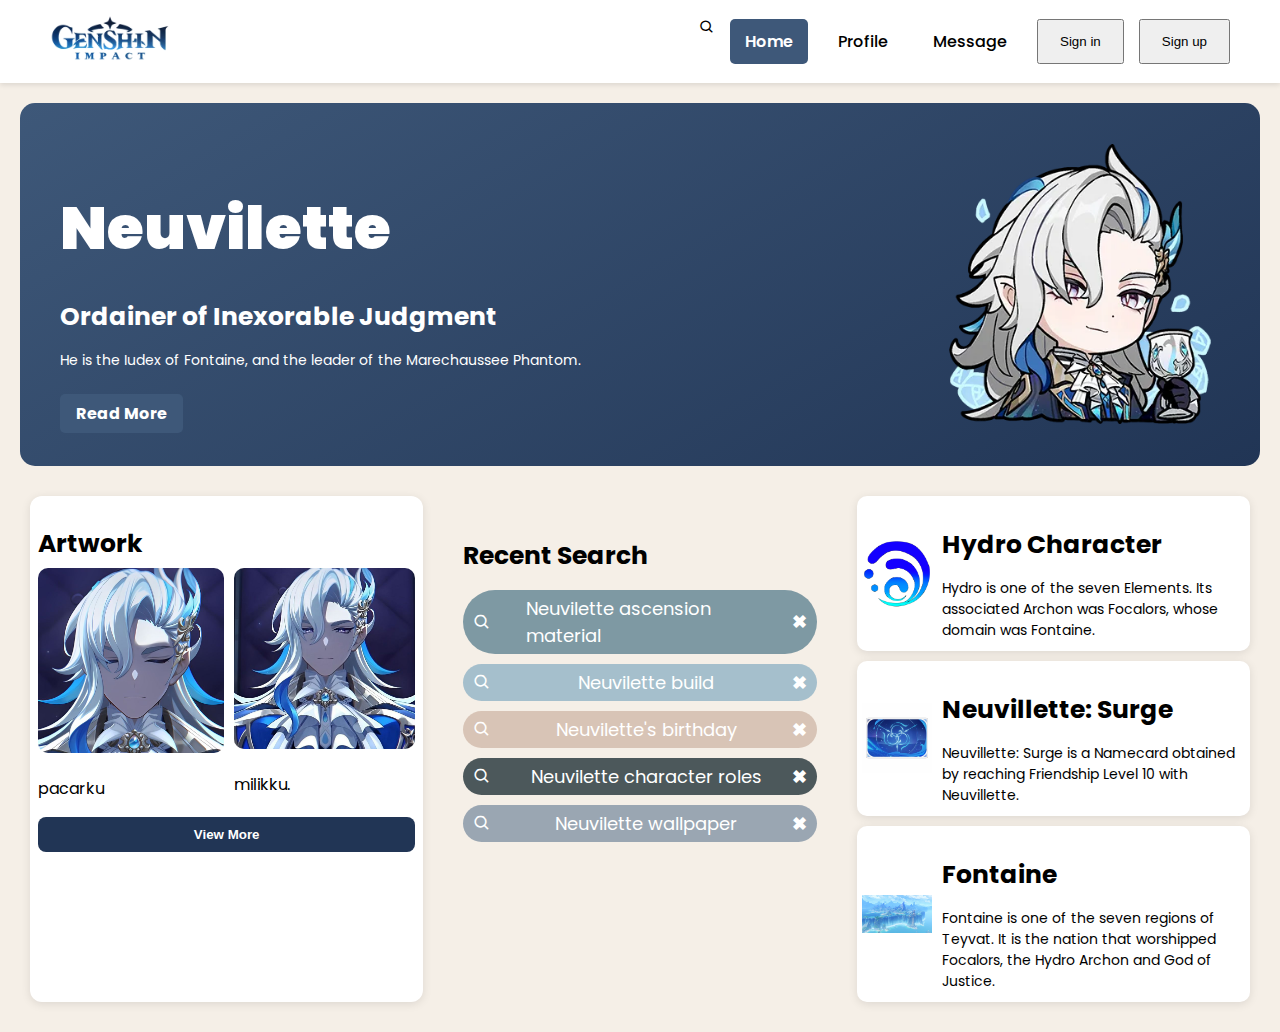
==== index.html @ 657c72f9 "Update index.html" ====
<!DOCTYPE html>
<html lang="en">
  <head>
    <meta charset="UTF-8">
    <meta http-equiv="X-UA-Compatible" content="IE=edge">
    <meta name="viewport" content="width=device-width, initial-scale=1.0">
    <title>Neuvilette</title>
    <link rel="icon" href="my-project-1/assets/images/mas0.gif" type="image/x-icon">
    <link rel="preconnect" href="https://fonts.googleapis.com">
    <link href="https://fonts.googleapis.com/css2?family=Poppins:wght@300;400;600&display=swap" rel="stylesheet">
    <link href="https://unpkg.com/boxicons@2.1.4/css/boxicons.min.css" rel="stylesheet">
  </head>
  
  <style>
    /* General Styles */
    body {
        font-family: 'Poppins', sans-serif;
        background-color: #F5EFE7;
        margin: 0;
        padding: 0;
    }

    /* Header */
    header {
        display: flex;
        justify-content: space-between;
        align-items: center;
        padding: 15px 50px;
        background: white;
        box-shadow: 0 2px 5px rgba(0, 0, 0, 0.1);
        position: relative;
    }

    .logo img {
        width: 120px;
        height: auto;
    }

    nav {
        display: flex;
        gap: 15px;
    }

    nav a {
        text-decoration: none;
        color: black;
        font-weight: 500;
        padding: 10px 15px;
        border-radius: 5px;
        transition: all 0.3s ease;
    }

    nav a:hover {
        background: #213555;
        color: white;
    }

    nav a.active {
        background: #3E5879;
        color: white;
        font-weight: 600;
    }

    /* Buttons */
    .buttons button {
        padding: 8px 15px;
        border: none;
        cursor: pointer;
        border-radius: 5px;
    }

    /* Banner */
    .banner {
        display: flex;
        justify-content: space-between;
        align-items: center;
        background: linear-gradient(150deg, #3E5879, #213555);
        color: white;
        padding: 40px;
        border-radius: 15px;
        margin: 20px;
    }

    .banner-content {
        max-width: 50%;
    }

    .banner-content h1 {
        font-size: 60px;
        margin-bottom: 5px;
    }

    .banner-content h3 {
        font-size: 25px;
        margin-bottom: 5px;
    }

    .banner-content p {
        font-size: 14px;
        margin-bottom: 5px;
    }

    .banner img {
        width: 280px;
        border-radius: 10px;
    }

    /* Content Grid */
    .content {
        display: grid;
        grid-template-columns: repeat(auto-fit, minmax(250px, 1fr));
        gap: 20px;
        margin: 30px;
    }

/* Artwork Section */
.artwork {
    background: white;
    padding: 8px;
    border-radius: 12px;
    box-shadow: 0 2px 10px rgba(0, 0, 0, 0.1);
}

.artwork-container {
    display: flex;
    gap: 10px;
}

.artwork-card img {
    width: 100%;
    border-radius: 10px;
}

    /* padding bottom */
.search-item {
    padding-bottom: 15px; /* Memberikan ruang 15px di bagian bawah */
}

.artwork {
    padding-bottom: 15px; /* Memberikan ruang 30px di bawah artwork */
}

.recent-search {
    padding-bottom: 25px; /* Memberikan ruang 25px di bawah recent search */
}

    .view-more {
        width: 100%;
        padding: 10px;
        border: none;
        background: #213555;
        color: white;
        border-radius: 8px;
        font-weight: bold;
        cursor: pointer;
    }

    /* Recent Search */
    .recent-search {
        background: transparent;
        padding: 20px;
        border-radius: 0px;
    }

    .recent-search h2 {
        margin-bottom: 15px;
        font-size: 25px;
    }

    .search-list {
        display: flex;
        flex-direction: column;
        gap: 10px;
        border-radius: 32px;
    }

    .search-item {
        display: flex;
        justify-content: space-between;
        align-items: center;
        background: #e3e6f3;
        padding: 5px 10px;
        border-radius: 35px;
        font-family: 'Poppins', sans-serif;
        width: auto;
        flex-grow: 0;
        max-width: 500px;
        box-sizing: border-box;
        font-size: 18px;
        gap: 25px;
        word-wrap: break-word;
        overflow: hidden;
        text-overflow: ellipsis;
    }

    .search-item i {
        font-family: 'Poppins', sans-serif;
    margin-right: 10px; /* Memberikan jarak 10px antara ikon dan teks */
}

    .search-item.dark {
        background: #4C585B;
        color: white;
    }

    .search-item.blue {
        background: #7E99A3;
        color: white;
    }

    .search-item.navy {
        background: #A5BFCC;
        color: white;
    }

    .search-item.light {
        background: #D8C4B6;
        color: white;
    }

    .search-item.pink {
        background: #9AA6B2;
        color: white;
    }

    .close-btn {
        cursor: pointer;
        font-weight: bold;
    }

    /* Search Input */
    .search-bar {
        padding: 10px;
        border: 1px solid #cdd1e5;
        border-radius: 8px;
        font-size: 14px;
        width: 100%;
    }

    /* Information Section */
    .info-section {
        display: flex;
        flex-direction: column;
        gap: 10px;
    }

    .info-card {
        display: flex;
        align-items: center;
        background: white;
        padding: 5px;
        border-radius: 10px;
        box-shadow: 0 2px 10px rgba(0, 0, 0, 0.1);
        gap: 10px;
    }

    .info-card img {
        width: 70px;
    }

    .info-text h3 {
        font-size: 25px;
        margin-bottom: 5px;
    }

    .info-text p {
        font-size: 14px;
        margin-bottom: 5px;
    }

    .artwork.animate-on-scroll h2 {
        font-size: 25px;
        margin-bottom: 5px;
    }

    /* Hamburger Menu */
    .hamburger {
        display: none;
        font-size: 25px;
        cursor: pointer;
    }

    /* Responsiveness */
    @media (max-width: 900px) {
        header {
            padding: 15px 20px;
        }

        .banner {
            flex-direction: column;
            text-align: center;
            padding: 30px;
        }

        .banner-content {
            max-width: 100%;
            margin-bottom: 20px;
        }

        .banner img {
            width: 220px;
        }

        .content {
            grid-template-columns: 1fr;
        }
    }

    /* Mobile View */
    @media (max-width: 600px) {
        nav {
            display: none;
            flex-direction: column;
            position: absolute;
            top: 60px;
            right: 0;
            background: white;
            box-shadow: 0 2px 5px rgba(0, 0, 0, 0.1);
            padding: 10px;
            border-radius: 5px;
        }

        nav.active {
            display: flex;
        }

        .hamburger {
            display: block;
        }

        .buttons {
            display: none;
        }

        .banner img {
            width: 180px;
        }
    }

    /* Animation Styles */
    @keyframes fadeInUp {
        0% {
            opacity: 0;
            transform: translateY(20px);
        }
        100% {
            opacity: 1;
            transform: translateY(0);
        }
    }

    .animate-on-scroll {
        opacity: 0;
        transform: translateY(20px);
        animation: fadeInUp 1s forwards;
        animation-delay: 0.3s;
    }

    .animate-visible {
        opacity: 1;
        transform: translateY(0);
    }

    /* Navbar Buttons */
    .nav-buttons {
        display: none;
        flex-direction: column;
        gap: 10px;
        padding: 10px 0;
    }

    .nav-buttons a {
        text-decoration: none;
        background: #6c78b3;
        color: white;
        padding: 8px 15px;
        text-align: center;
        border-radius: 5px;
        transition: all 0.3s ease;
    }

    .nav-buttons a:hover {
        background: #4e5a99;
    }

    .nav-menu.active .nav-buttons {
        display: flex;
    }

    /* Read More Link */
    .read-more {
        text-decoration: none;
        background-color: #3E5879;
        color: white;
        padding: 8px 16px;
        border-radius: 5px;
        font-weight: bold;
        font-size: 16px;
        transition: background-color 0.3s ease;
    }

    .read-more:hover {
        background-color: #213555;
    }

    .read-more:focus {
        outline: 2px solid #FFC107;
    }
  </style>

  <body>
    <!-- Navigation Bar -->
    <header>
      <div class="logo">
        <a href="index.html">
          <img src="my-project-1/assets/images/logo.webp" alt="Logo">
        </a>
      </div>

      <nav class="nav-menu">
       <i class='bx bx-search'></i>
        <a href="index.html" class="active">Home</a>
        <a href="profile.html">Profile</a>
        <a href="#">Message</a>
        <button class="login"><a href="signin.html">Sign in</a></button>
        <button class="signup"><a href="signup.html">Sign up</a></button>
      </nav>

      <!-- Hamburger Menu for Mobile -->
      <div class="hamburger" onclick="toggleMenu()">☰</div>
    </header>

    <!-- Main Banner -->
    <section class="banner">
      <div class="banner-content">
        <h1><strong>Neuvilette</strong></h1>
        <h3>Ordainer of Inexorable Judgment</h3>
        <p>He is the Iudex of Fontaine, and the leader of the Marechaussee Phantom.</p>
        <br>
        <a href="profile.html" class="read-more">Read More</a>
      </div>
      <img src="my-project-1/assets/images/masyh.png" alt="Neuvilette">
    </section>

    <!-- Content -->
    <section class="content">
      <!-- Artwork Section -->
      <div class="artwork animate-on-scroll">
        <h2>Artwork</h2>
        <div class="artwork-container">
          <div class="artwork-card">
            <img src="my-project-1/assets/images/mas5.jpg" alt="Artwork 1">
            <p>pacarku</p>
          </div>
          <div class="artwork-card">
            <img src="my-project-1/assets/images/mas6.jpeg" alt="Artwork 2">
            <p>milikku.</p>
          </div>
        </div>
        <button class="view-more">View More</button>
      </div>

      <!-- Recent Search -->
      <div class="recent-search">
        <h2>Recent Search</h2>
        <div class="search-list">
          <div class="search-item animate-on-scroll blue">
            <i class='bx bx-search'></i>Neuvilette ascension material<span class="close-btn">✖</span>
          </div>
          <div class="search-item animate-on-scroll navy">
            <i class='bx bx-search'></i>Neuvilette build</i><span class="close-btn">✖</span>
          </div>
          <div class="search-item animate-on-scroll light">
            <i class='bx bx-search'></i>Neuvilette's birthday<span class="close-btn">✖</span>
          </div>
          <div class="search-item animate-on-scroll dark">
            <i class='bx bx-search'></i>Neuvilette character roles <span class="close-btn">✖</span>
          </div>
          <div class="search-item animate-on-scroll pink">
            <i class='bx bx-search'></i>Neuvilette wallpaper <span class="close-btn">✖</span>
          </div>
        </div>
      </div>

      <!-- Information Section -->
      <div class="info-section">
        <div class="info-card animate-on-scroll">
          <img src="my-project-1/assets/images/hydro.png" alt="Hydro">
          <div class="info-text">
            <h3>Hydro Character</h3>
            <p>Hydro is one of the seven Elements. Its associated Archon was Focalors, whose domain was Fontaine.</p>
          </div>
        </div>
        <div class="info-card animate-on-scroll">
          <img src="my-project-1/assets/images/card.webp" alt="name-card">
          <div class="info-text">
            <h3>Neuvillette: Surge</h3>
            <p>Neuvillette: Surge is a Namecard obtained by reaching Friendship Level 10 with Neuvillette.</p>
          </div>
        </div>
        <div class="info-card animate-on-scroll">
          <img src="my-project-1/assets/images/Fontaine.webp" alt="Fontaine">
          <div class="info-text">
            <h3>Fontaine</h3>
            <p>Fontaine is one of the seven regions of Teyvat. It is the nation that worshipped Focalors, the Hydro Archon and God of Justice.</p>
          </div>
        </div>
      </div>
    </section>

    <script>
      document.addEventListener("DOMContentLoaded", function () {
        let closeButtons = document.querySelectorAll(".close-btn");

        closeButtons.forEach(button => {
            button.addEventListener("click", function () {
                this.parentElement.remove();
            });
        });

        let navLinks = document.querySelectorAll("nav a");

        navLinks.forEach(link => {
            link.addEventListener("click", function () {
                navLinks.forEach(nav => nav.classList.remove("active"));
                this.classList.add("active");
            });
        });

        const elementsToAnimate = document.querySelectorAll('.animate-on-scroll');

        function checkScroll() {
            const scrollPosition = window.scrollY + window.innerHeight;

            elementsToAnimate.forEach(element => {
                const elementPosition = element.getBoundingClientRect().top + window.scrollY;

                if (scrollPosition >= elementPosition) {
                    element.classList.add('animate-visible');
                }
            });
        }

        window.addEventListener('scroll', checkScroll);
        checkScroll();
      });

      function toggleMenu() {
        document.querySelector(".nav-menu").classList.toggle("active");
      }
    </script>
  </body>
</html>
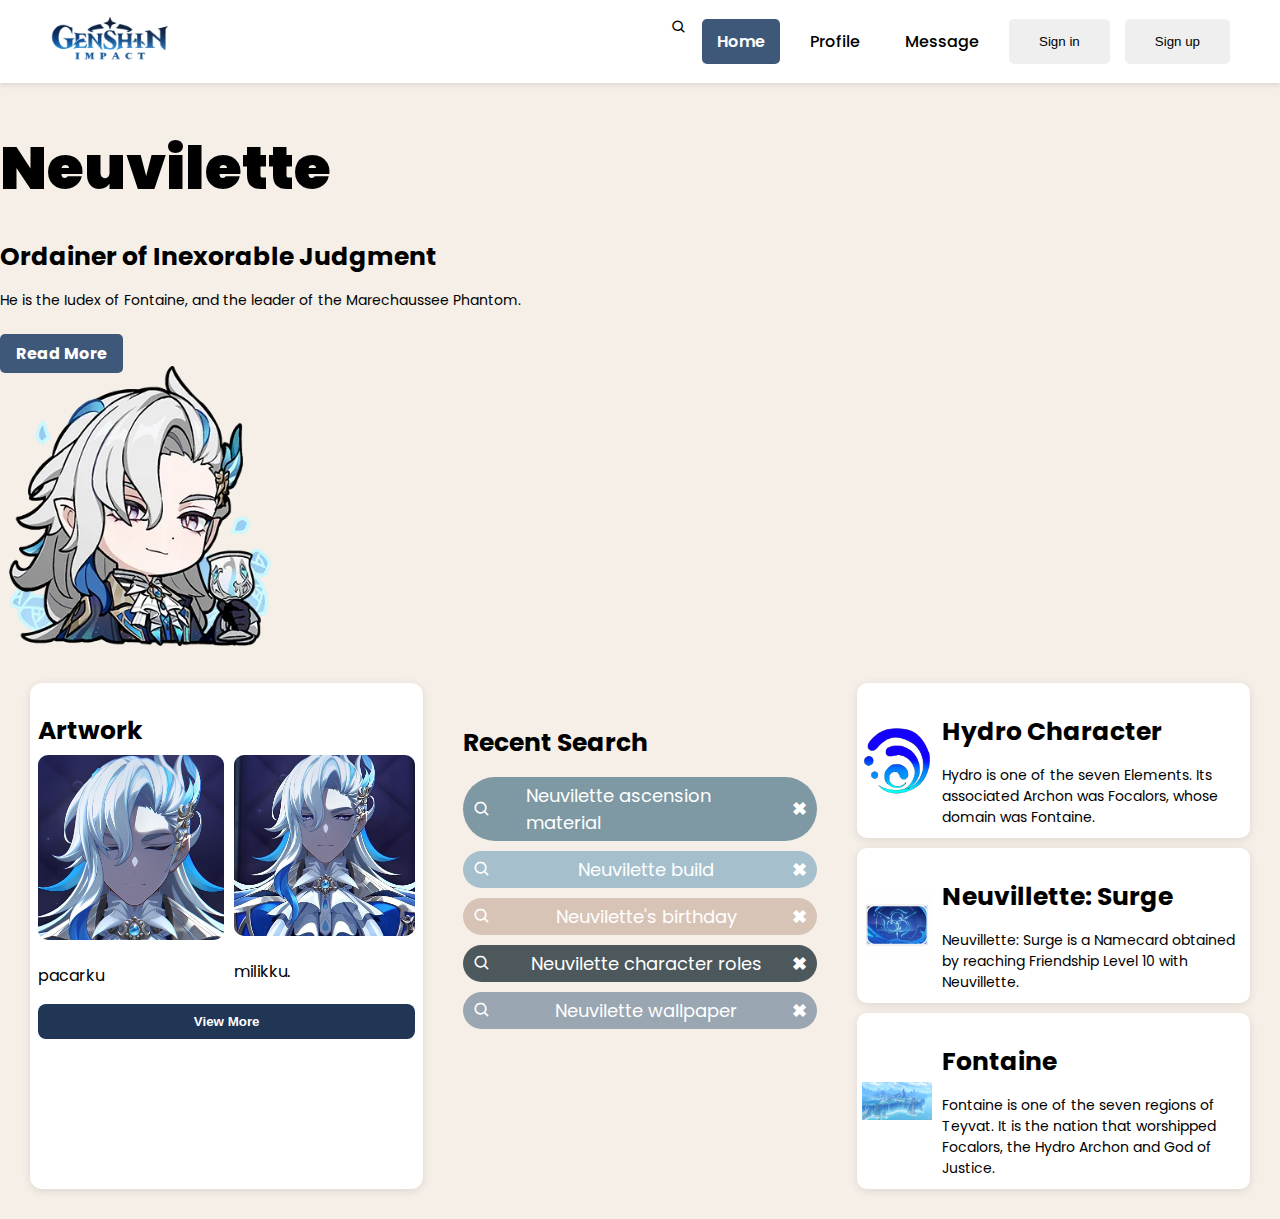
==== commit 09f64a42: "Update index.html" ====
--- a/index.html
+++ b/index.html
@@ -60,13 +60,16 @@
         color: white;
         font-weight: 600;
     }
-
-    /* Buttons */
-    .buttons button {
-        padding: 8px 15px;
-        border: none;
-        cursor: pointer;
-        border-radius: 5px;
+    
+ /* Buttons */
+.buttons button, .login, .signup {
+    padding: 8px 15px;
+    border: none; /* Pastikan border tidak ada */
+    outline: none; /* Menghapus border saat tombol difokuskan */
+    cursor: pointer;
+    border-radius: 5px;
+}
+
     }
 
     /* Banner */
@@ -228,15 +231,6 @@
         font-weight: bold;
     }
 
-    /* Search Input */
-    .search-bar {
-        padding: 10px;
-        border: 1px solid #cdd1e5;
-        border-radius: 8px;
-        font-size: 14px;
-        width: 100%;
-    }
-
     /* Information Section */
     .info-section {
         display: flex;
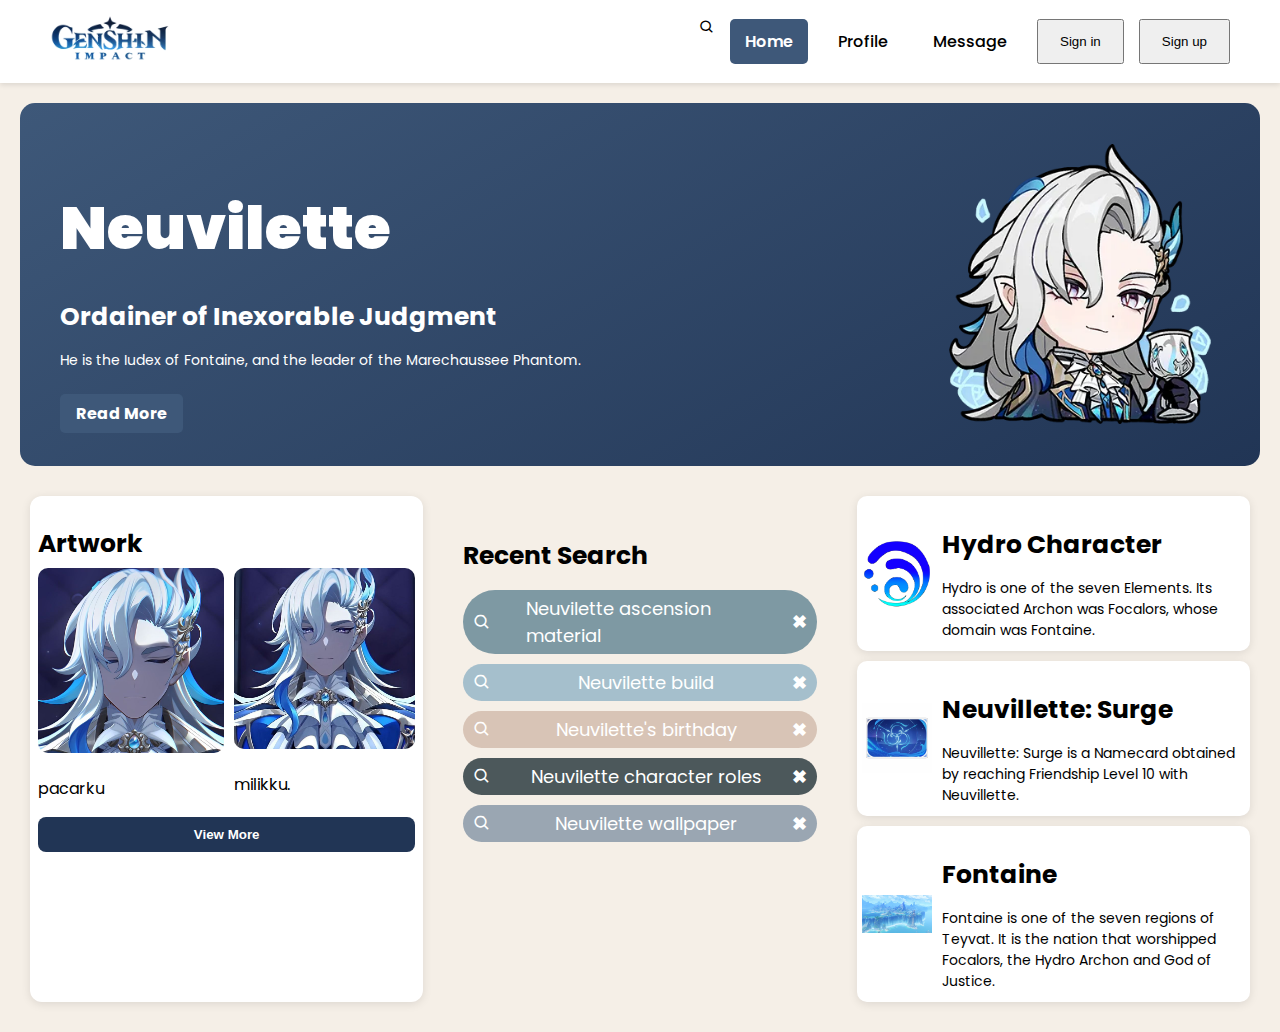
==== commit 16a9c012: "Update index.html" ====
--- a/index.html
+++ b/index.html
@@ -60,16 +60,13 @@
         color: white;
         font-weight: 600;
     }
-    
- /* Buttons */
-.buttons button, .login, .signup {
-    padding: 8px 15px;
-    border: none; /* Pastikan border tidak ada */
-    outline: none; /* Menghapus border saat tombol difokuskan */
-    cursor: pointer;
-    border-radius: 5px;
-}
-
+
+    /* Buttons */
+    .buttons button {
+        padding: 8px 15px;
+        border: none;
+        cursor: pointer;
+        border-radius: 5px;
     }
 
     /* Banner */
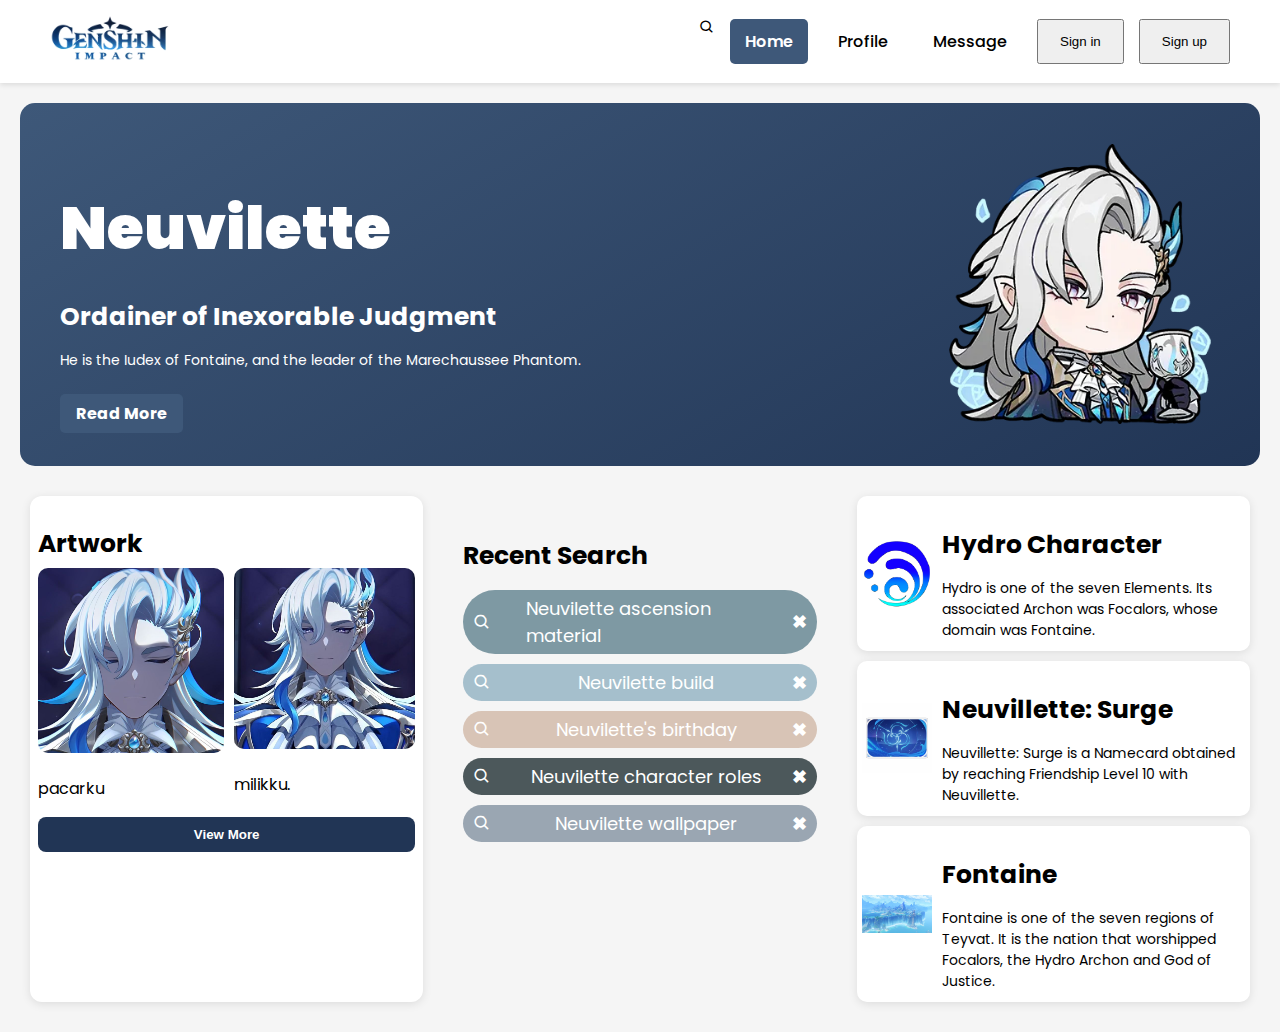
==== commit fb069841: "Update index.html" ====
--- a/index.html
+++ b/index.html
@@ -15,7 +15,7 @@
     /* General Styles */
     body {
         font-family: 'Poppins', sans-serif;
-        background-color: #F5EFE7;
+        background-color: #F5F5F5;
         margin: 0;
         padding: 0;
     }
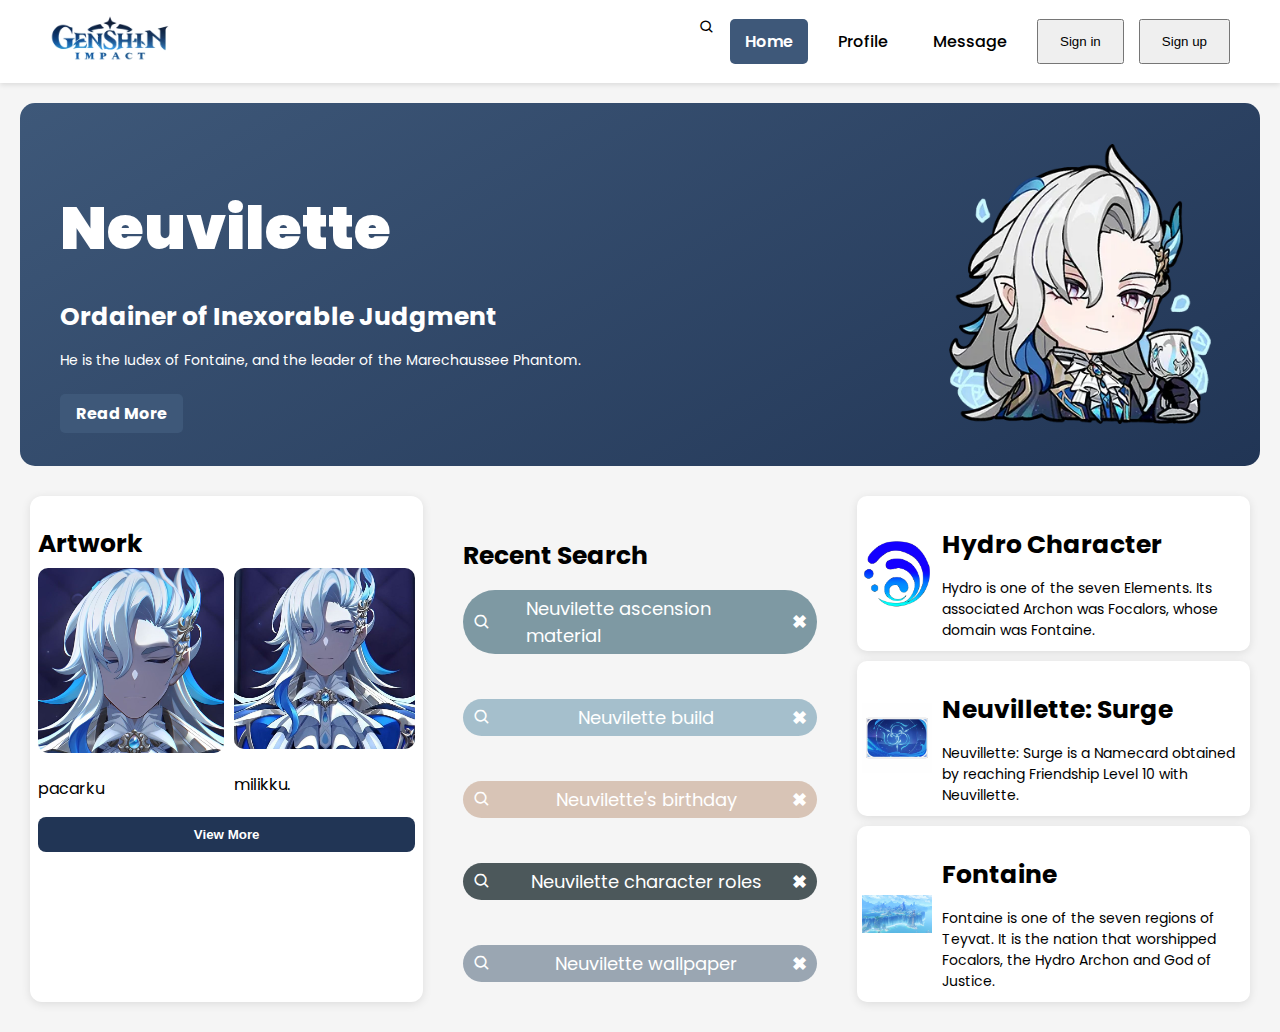
==== commit db1455d4: "Update index.html" ====
--- a/index.html
+++ b/index.html
@@ -458,15 +458,19 @@
           <div class="search-item animate-on-scroll blue">
             <i class='bx bx-search'></i>Neuvilette ascension material<span class="close-btn">✖</span>
           </div>
+          <br>
           <div class="search-item animate-on-scroll navy">
             <i class='bx bx-search'></i>Neuvilette build</i><span class="close-btn">✖</span>
           </div>
+          <br>
           <div class="search-item animate-on-scroll light">
             <i class='bx bx-search'></i>Neuvilette's birthday<span class="close-btn">✖</span>
           </div>
+          <br>
           <div class="search-item animate-on-scroll dark">
             <i class='bx bx-search'></i>Neuvilette character roles <span class="close-btn">✖</span>
           </div>
+          <br>
           <div class="search-item animate-on-scroll pink">
             <i class='bx bx-search'></i>Neuvilette wallpaper <span class="close-btn">✖</span>
           </div>
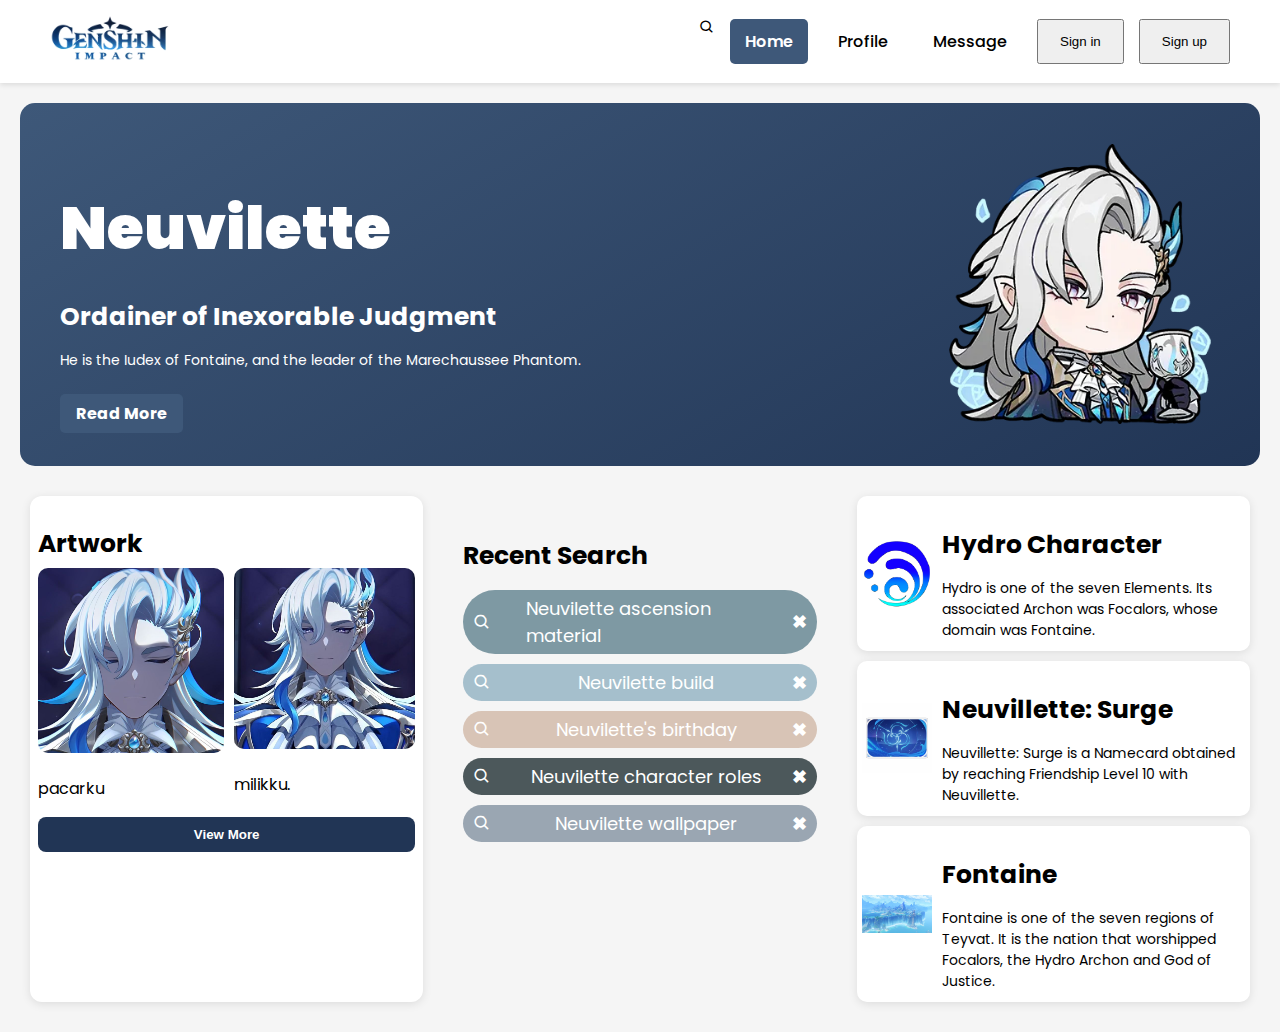
==== commit fcfb7c39: "Update index.html" ====
--- a/index.html
+++ b/index.html
@@ -137,7 +137,7 @@
 }
 
 .artwork {
-    padding-bottom: 15px; /* Memberikan ruang 30px di bawah artwork */
+    padding-bottom: 5px; /* Memberikan ruang 30px di bawah artwork */
 }
 
 .recent-search {
@@ -458,19 +458,15 @@
           <div class="search-item animate-on-scroll blue">
             <i class='bx bx-search'></i>Neuvilette ascension material<span class="close-btn">✖</span>
           </div>
-          <br>
           <div class="search-item animate-on-scroll navy">
             <i class='bx bx-search'></i>Neuvilette build</i><span class="close-btn">✖</span>
           </div>
-          <br>
           <div class="search-item animate-on-scroll light">
             <i class='bx bx-search'></i>Neuvilette's birthday<span class="close-btn">✖</span>
           </div>
-          <br>
           <div class="search-item animate-on-scroll dark">
             <i class='bx bx-search'></i>Neuvilette character roles <span class="close-btn">✖</span>
           </div>
-          <br>
           <div class="search-item animate-on-scroll pink">
             <i class='bx bx-search'></i>Neuvilette wallpaper <span class="close-btn">✖</span>
           </div>
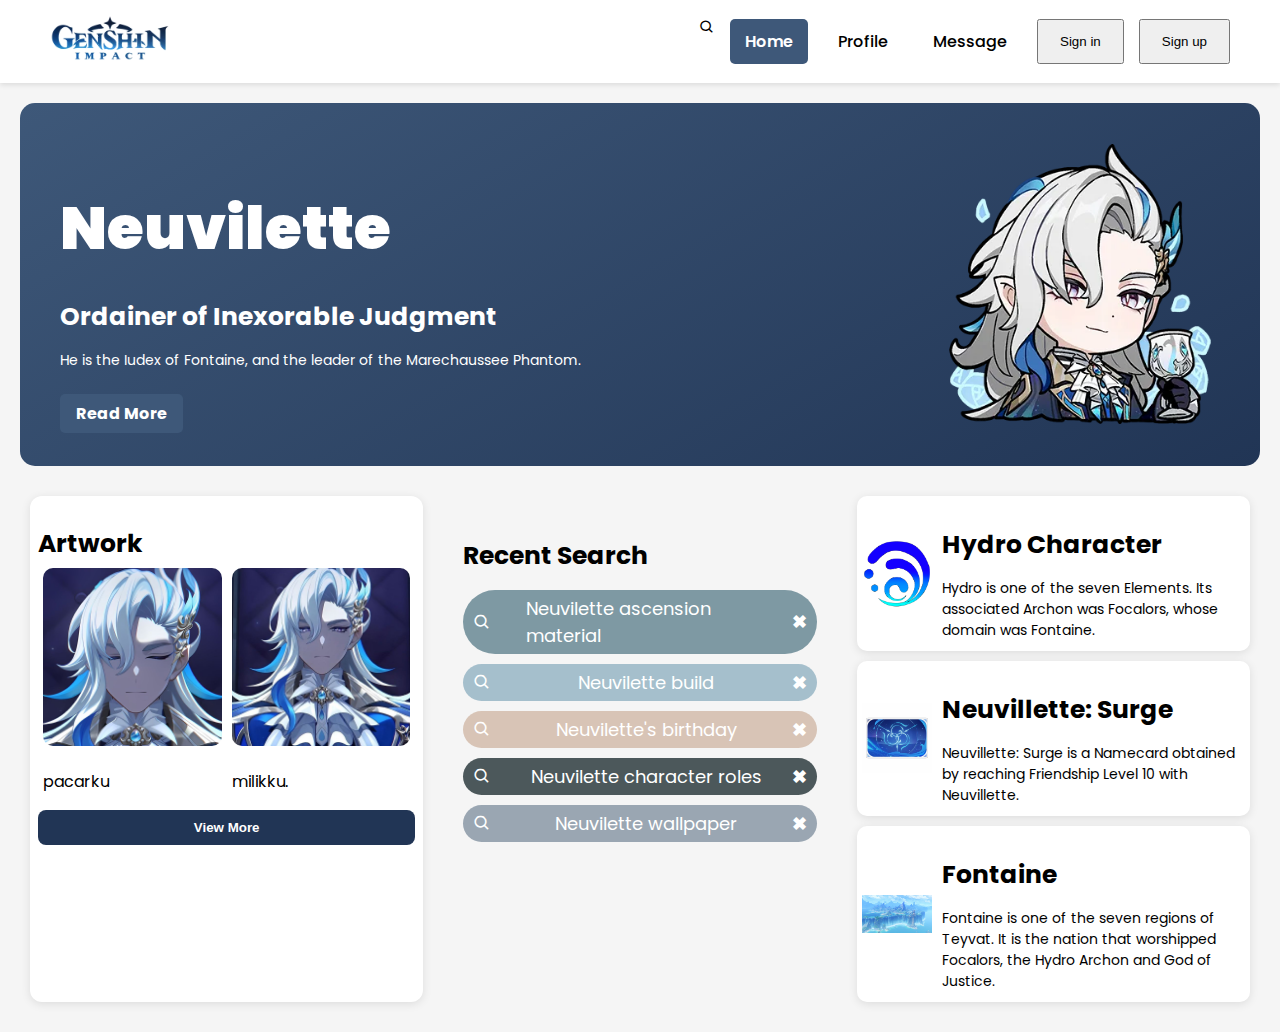
==== commit 2dd541e9: "Update index.html" ====
--- a/index.html
+++ b/index.html
@@ -114,23 +114,33 @@
     }
 
 /* Artwork Section */
+/* Artwork Section */
 .artwork {
     background: white;
     padding: 8px;
     border-radius: 12px;
     box-shadow: 0 2px 10px rgba(0, 0, 0, 0.1);
+    max-width: 100%; /* Membatasi lebar artwork agar tidak melampaui kontainer */
+    height: auto; /* Menyesuaikan tinggi secara otomatis */
 }
 
 .artwork-container {
     display: flex;
     gap: 10px;
+    flex-wrap: wrap; /* Agar gambar bisa responsif, pindah ke baris baru jika diperlukan */
+    justify-content: center; /* Menyelaraskan konten secara horizontal */
+}
+
+.artwork-card {
+    width: calc(50% - 10px); /* Membatasi lebar artwork-card agar tidak terlalu lebar */
+    box-sizing: border-box;
 }
 
 .artwork-card img {
     width: 100%;
+    height: auto; /* Menjaga aspek rasio gambar */
     border-radius: 10px;
 }
-
     /* padding bottom */
 .search-item {
     padding-bottom: 15px; /* Memberikan ruang 15px di bagian bawah */
